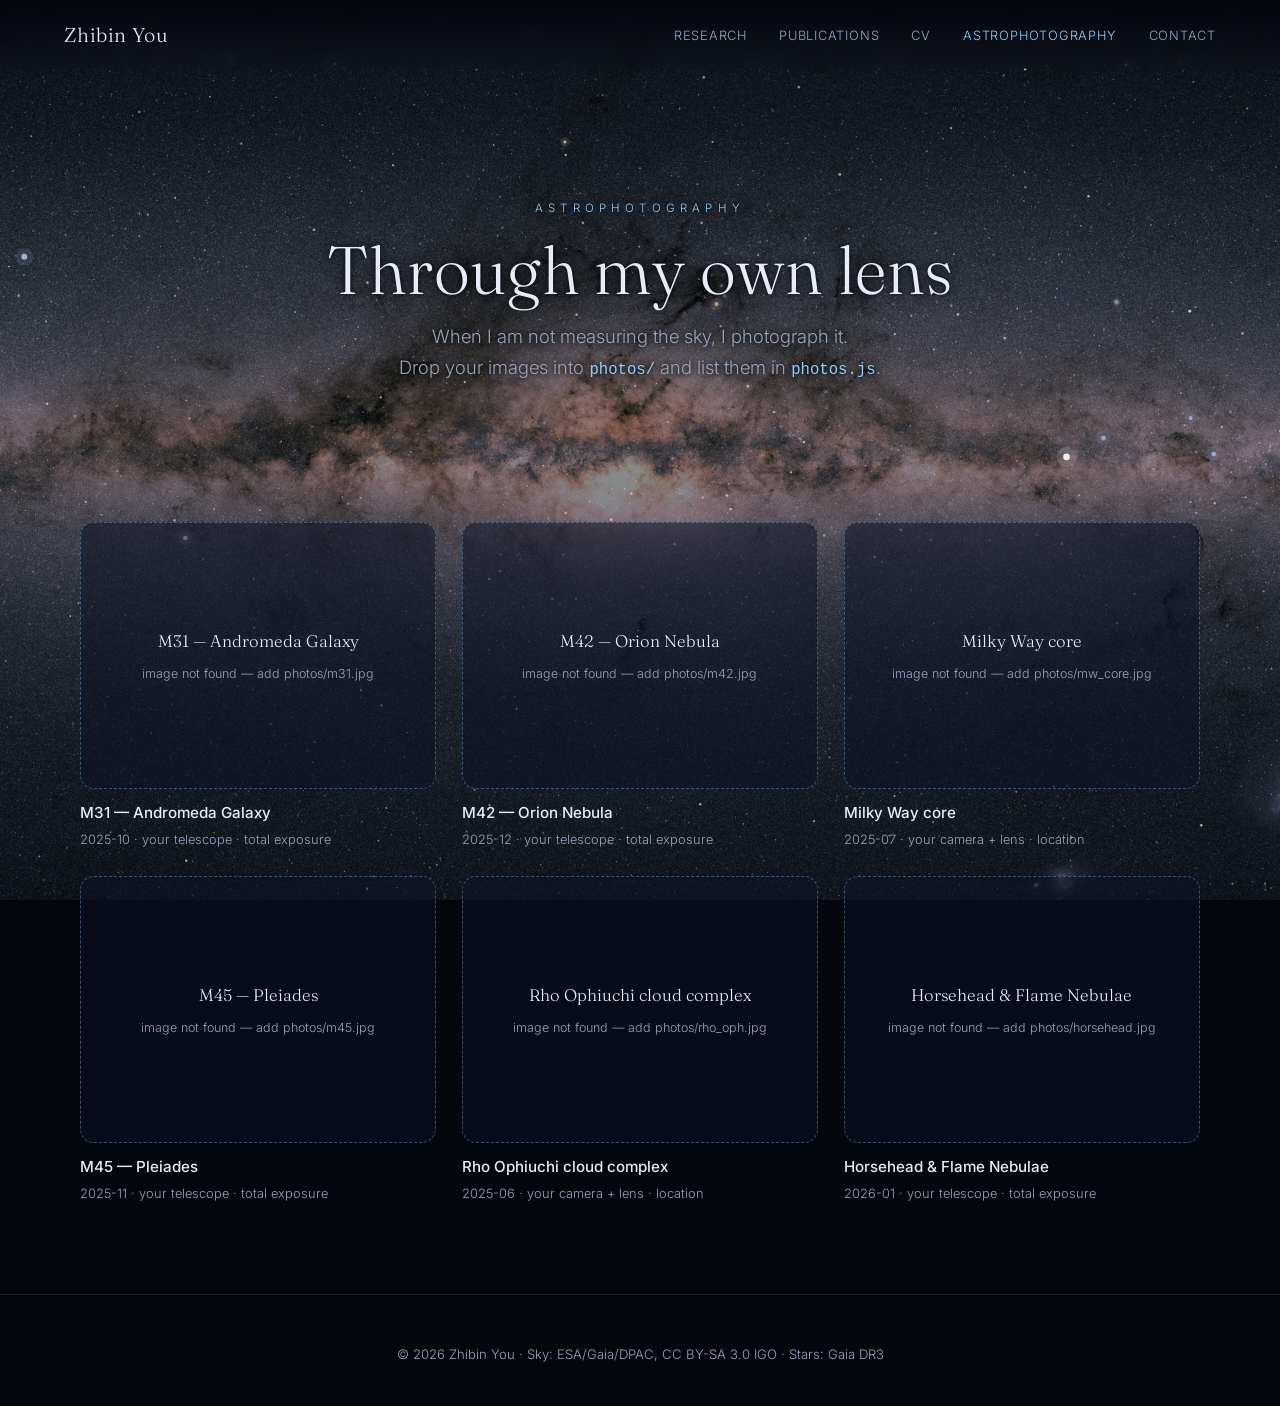
==== astrophotography.html @ 36823988 "initial site" ====
<!DOCTYPE html>
<html lang="en">
<head>
<meta charset="UTF-8">
<meta name="viewport" content="width=device-width, initial-scale=1.0">
<title>Astrophotography — Zhibin You</title>
<link rel="preconnect" href="https://fonts.googleapis.com">
<link rel="preconnect" href="https://fonts.gstatic.com" crossorigin>
<link href="https://fonts.googleapis.com/css2?family=Fraunces:opsz,wght@9..144,300;9..144,400;9..144,600&family=Inter:wght@300;400;500;600&display=swap" rel="stylesheet">
<link rel="stylesheet" href="style.css">
</head>
<body>
<canvas id="sky"></canvas>

<nav>
  <a class="brand" href="index.html">Zhibin You</a>
  <div class="links">
    <a href="research.html">Research</a>
    <a href="publications.html">Publications</a>
    <a href="cv.html">CV</a>
    <a href="astrophotography.html" class="active">Astrophotography</a>
    <a href="index.html#contact">Contact</a>
  </div>
</nav>

<header class="page-head">
  <p class="pre">ASTROPHOTOGRAPHY</p>
  <h1>Through my own lens</h1>
  <p class="tagline">When I am not measuring the sky, I photograph it.<br>Drop your images into <code>photos/</code> and list them in <code>photos.js</code>.</p>
</header>

<main>
  <section class="reveal wide">
    <div id="gallery" class="gallery"></div>
  </section>
</main>

<div id="lightbox">
  <button id="lb-close">×</button>
  <img alt="">
  <p id="lb-caption"></p>
</div>

<footer>
  <p>© 2026 Zhibin You · Sky: ESA/Gaia/DPAC, CC BY-SA 3.0 IGO · Stars: Gaia DR3</p>
</footer>

<script src="gaia_stars.js"></script>
<script src="stars.js"></script>
<script src="photos.js"></script>
</body>
</html>
---- style.css ----
:root {
  --bg: #04060e;
  --bg-soft: #0a0f1e;
  --ink: #e8ecf6;
  --ink-dim: #9aa5bd;
  --accent: #8fd0ff;
  --accent-warm: #ffd9a0;
  --line: rgba(143, 208, 255, 0.14);
  --card: rgba(13, 19, 38, 0.55);
}

* { margin: 0; padding: 0; box-sizing: border-box; }

html { scroll-behavior: smooth; }

body {
  background: var(--bg);
  color: var(--ink);
  font-family: "Inter", system-ui, sans-serif;
  font-weight: 300;
  line-height: 1.7;
  overflow-x: hidden;
}

#sky {
  position: fixed;
  inset: 0;
  z-index: 0;
}

.sky-note {
  margin-top: 1.2rem;
  font-size: 0.8rem;
  font-style: italic;
  color: rgba(154, 165, 189, 0.75);
  letter-spacing: 0.03em;
}

nav {
  position: fixed;
  top: 0;
  left: 0;
  right: 0;
  z-index: 10;
  display: flex;
  justify-content: space-between;
  align-items: center;
  padding: 1.1rem clamp(1.5rem, 5vw, 4rem);
  background: linear-gradient(rgba(4, 6, 14, 0.85), rgba(4, 6, 14, 0));
  backdrop-filter: blur(6px);
}

nav .brand {
  font-family: "Fraunces", serif;
  font-size: 1.25rem;
  color: var(--ink);
  text-decoration: none;
  letter-spacing: 0.02em;
}

nav .links { white-space: nowrap; }

nav .links a {
  color: var(--ink-dim);
  text-decoration: none;
  font-size: 0.8rem;
  letter-spacing: 0.06em;
  text-transform: uppercase;
  margin-left: clamp(0.8rem, 2.2vw, 2.2rem);
  transition: color 0.25s;
}

@media (max-width: 980px) {
  nav .links a[href$="#contact"] { display: none; }
}

nav .links a:hover, nav .links a.active { color: var(--accent); }

header {
  position: relative;
  z-index: 1;
  min-height: 100vh;
  display: flex;
  flex-direction: column;
  justify-content: center;
  align-items: center;
  text-align: center;
  padding: 0 1.5rem;
}

header .pre {
  font-size: 0.78rem;
  letter-spacing: 0.45em;
  color: var(--accent);
  margin-bottom: 1.4rem;
}

header h1 {
  font-family: "Fraunces", serif;
  font-weight: 300;
  font-size: clamp(3.2rem, 9vw, 6.5rem);
  letter-spacing: 0.01em;
  line-height: 1.05;
}

.aka {
  margin-top: 0.7rem;
  font-family: "Fraunces", serif;
  font-style: italic;
  font-size: clamp(1.05rem, 2.2vw, 1.5rem);
  color: var(--ink-dim);
  letter-spacing: 0.14em;
}

header .tagline {
  margin-top: 1.6rem;
  max-width: 44rem;
  color: #c3ccdf;
  font-size: clamp(1rem, 2vw, 1.15rem);
}

header, .page-head, section h2, .topic {
  text-shadow: 0 1px 14px rgba(4, 6, 14, 0.95), 0 0 4px rgba(4, 6, 14, 0.7);
}

.btn { text-shadow: none; }

.hero-actions { margin-top: 2.6rem; display: flex; gap: 1rem; flex-wrap: wrap; justify-content: center; }

.btn {
  display: inline-block;
  padding: 0.75rem 1.7rem;
  border-radius: 999px;
  font-size: 0.9rem;
  letter-spacing: 0.04em;
  text-decoration: none;
  transition: all 0.3s;
}

.btn.primary {
  color: #04121f;
  background: var(--accent);
  border: 1px solid var(--accent);
}

.btn.primary:hover { background: #b5e0ff; box-shadow: 0 0 32px rgba(143, 208, 255, 0.35); }

.btn.ghost {
  color: var(--ink);
  border: 1px solid rgba(232, 236, 246, 0.25);
}

.btn.ghost:hover { border-color: var(--accent); color: var(--accent); }

.scroll-cue {
  position: absolute;
  bottom: 2.2rem;
  width: 22px;
  height: 36px;
  border: 1.5px solid rgba(232, 236, 246, 0.3);
  border-radius: 12px;
}

.scroll-cue span {
  position: absolute;
  left: 50%;
  top: 7px;
  width: 3px;
  height: 7px;
  margin-left: -1.5px;
  border-radius: 2px;
  background: var(--accent);
  animation: cue 2s infinite;
}

@keyframes cue {
  0% { transform: translateY(0); opacity: 1; }
  70% { transform: translateY(12px); opacity: 0; }
  100% { opacity: 0; }
}

.page-head {
  position: relative;
  z-index: 1;
  min-height: 48vh;
  display: flex;
  flex-direction: column;
  justify-content: flex-end;
  align-items: center;
  text-align: center;
  padding: 7rem 1.5rem 3rem;
}

.page-head .pre {
  font-size: 0.72rem;
  letter-spacing: 0.45em;
  color: var(--accent);
  margin-bottom: 1rem;
}

.page-head h1 {
  font-family: "Fraunces", serif;
  font-weight: 300;
  font-size: clamp(2.6rem, 6vw, 4.2rem);
}

.page-head .tagline {
  margin-top: 1rem;
  max-width: 44rem;
  color: var(--ink-dim);
}

.page-head code {
  font-family: ui-monospace, monospace;
  font-size: 0.85em;
  color: var(--accent);
}

.page-head .hero-actions { margin-top: 1.8rem; }

main { position: relative; z-index: 1; }

section {
  max-width: 62rem;
  margin: 0 auto;
  padding: clamp(4rem, 10vh, 7rem) clamp(1.5rem, 5vw, 3rem);
}

section h2 {
  font-family: "Fraunces", serif;
  font-weight: 400;
  font-size: clamp(1.8rem, 4vw, 2.6rem);
  margin-bottom: 2.2rem;
}

section h2 .num {
  font-size: 0.55em;
  color: var(--accent);
  vertical-align: 0.5em;
  margin-right: 0.8em;
  letter-spacing: 0.15em;
}

.reveal { opacity: 0; transform: translateY(28px); transition: opacity 0.8s ease, transform 0.8s ease; }
.reveal.in { opacity: 1; transform: none; }

.about-grid {
  display: grid;
  grid-template-columns: 180px 1fr;
  gap: 2.5rem;
  align-items: start;
}

.about-grid p + p { margin-top: 1rem; color: var(--ink-dim); }

.portrait-ph {
  width: 180px;
  height: 180px;
  border-radius: 50%;
  border: 1px dashed rgba(143, 208, 255, 0.4);
  display: flex;
  align-items: center;
  justify-content: center;
  text-align: center;
  color: var(--ink-dim);
  font-size: 0.85rem;
  background: var(--card);
}

.cards {
  display: grid;
  grid-template-columns: repeat(auto-fit, minmax(240px, 1fr));
  gap: 1.4rem;
}

.card {
  background: var(--card);
  border: 1px solid var(--line);
  border-radius: 16px;
  padding: 1.8rem 1.6rem;
  backdrop-filter: blur(8px);
  transition: transform 0.35s, border-color 0.35s, box-shadow 0.35s;
}

.card:hover {
  transform: translateY(-6px);
  border-color: rgba(143, 208, 255, 0.45);
  box-shadow: 0 18px 44px rgba(0, 0, 0, 0.45);
}

.glyph { width: 48px; height: 48px; color: var(--accent); margin-bottom: 1.1rem; }
.glyph svg { width: 100%; height: 100%; }

.card h3 { font-family: "Fraunces", serif; font-weight: 400; font-size: 1.25rem; margin-bottom: 0.6rem; }
.card p { color: var(--ink-dim); font-size: 0.94rem; }

.section-note { color: var(--ink-dim); font-size: 0.9rem; margin: -1.2rem 0 2rem; }
.section-note a { color: var(--accent); }

.pubs { list-style: none; margin-bottom: 2.2rem; }

.pubs li {
  display: grid;
  grid-template-columns: 5rem 1fr;
  gap: 1.5rem;
  padding: 1.5rem 0;
  border-bottom: 1px solid var(--line);
}

.pubs li:first-child { border-top: 1px solid var(--line); }

.pubs .year, .timeline .year {
  font-family: "Fraunces", serif;
  color: var(--accent);
  font-size: 1rem;
  padding-top: 0.15rem;
  white-space: nowrap;
}

.pubs h3 { font-weight: 500; font-size: 1.05rem; margin-bottom: 0.3rem; }
.pubs p { color: var(--ink-dim); font-size: 0.9rem; }
.pubs strong { color: var(--ink); font-weight: 500; }
.pubs .venue a { color: var(--accent); text-decoration: none; }
.pubs .venue a:hover { text-decoration: underline; }

.timeline { list-style: none; margin: 1.6rem 0 2.2rem; }

.timeline li {
  display: grid;
  grid-template-columns: 8rem 1fr;
  gap: 1.5rem;
  padding: 1.1rem 0;
  border-bottom: 1px solid var(--line);
}

.timeline h3 { font-weight: 500; font-size: 1.02rem; }
.timeline p { color: var(--ink-dim); font-size: 0.9rem; max-width: 44rem; }
.timeline p + p { margin-top: 0.4rem; }

#cv > p { color: var(--ink-dim); }

.contact-line { color: var(--ink-dim); margin-bottom: 2rem; font-size: 1.05rem; }

.contact-links { display: flex; gap: 1rem; flex-wrap: wrap; }

.contact-links a {
  color: var(--ink);
  text-decoration: none;
  border: 1px solid rgba(232, 236, 246, 0.22);
  border-radius: 999px;
  padding: 0.6rem 1.5rem;
  font-size: 0.92rem;
  transition: all 0.3s;
}

.contact-links a:hover {
  border-color: var(--accent);
  color: var(--accent);
  box-shadow: 0 0 24px rgba(143, 208, 255, 0.2);
}

footer {
  position: relative;
  z-index: 1;
  text-align: center;
  padding: 3rem 1.5rem 2.5rem;
  color: var(--ink-dim);
  font-size: 0.82rem;
  border-top: 1px solid var(--line);
}

.topic { border-top: 1px solid var(--line); }
.topic:first-child { border-top: none; }
.topic .glyph { margin-bottom: 1rem; }
.topic h2 { margin-bottom: 1.2rem; }
.topic p { max-width: 46rem; }
.topic p + p { margin-top: 1rem; color: var(--ink-dim); }

.chips { display: flex; flex-wrap: wrap; gap: 0.7rem; }

.chips span {
  border: 1px solid var(--line);
  background: var(--card);
  border-radius: 999px;
  padding: 0.45rem 1.1rem;
  font-size: 0.88rem;
  color: var(--ink-dim);
}

section.wide { max-width: 76rem; }

.gallery {
  display: grid;
  grid-template-columns: repeat(auto-fill, minmax(300px, 1fr));
  gap: 1.6rem;
}

.shot { margin: 0; }

.shot-frame {
  position: relative;
  aspect-ratio: 4 / 3;
  border-radius: 14px;
  overflow: hidden;
  border: 1px solid var(--line);
  background: var(--card);
}

.shot-frame img {
  width: 100%;
  height: 100%;
  object-fit: cover;
  display: block;
  cursor: zoom-in;
  transition: transform 0.5s ease;
}

.shot-frame:hover img { transform: scale(1.04); }

.shot-ph {
  position: absolute;
  inset: 0;
  display: none;
  flex-direction: column;
  justify-content: center;
  align-items: center;
  gap: 0.5rem;
  text-align: center;
  padding: 1rem;
}

.shot-ph span { font-family: "Fraunces", serif; font-size: 1.05rem; }
.shot-ph em { font-size: 0.78rem; color: var(--ink-dim); font-style: normal; }

.shot.missing img { display: none; }
.shot.missing .shot-ph { display: flex; }
.shot.missing .shot-frame { border-style: dashed; border-color: rgba(143, 208, 255, 0.35); }

.shot figcaption { margin-top: 0.7rem; display: flex; flex-direction: column; gap: 0.15rem; }
.shot figcaption strong { font-weight: 500; font-size: 0.95rem; }
.shot figcaption span { color: var(--ink-dim); font-size: 0.8rem; }

#lightbox {
  position: fixed;
  inset: 0;
  z-index: 50;
  display: none;
  flex-direction: column;
  justify-content: center;
  align-items: center;
  gap: 1rem;
  background: rgba(2, 4, 10, 0.92);
  backdrop-filter: blur(10px);
  padding: 3rem 1.5rem;
}

#lightbox.open { display: flex; }

#lightbox img {
  max-width: min(92vw, 1200px);
  max-height: 78vh;
  border-radius: 10px;
}

#lightbox p { color: var(--ink-dim); font-size: 0.9rem; text-align: center; }

#lb-close {
  position: absolute;
  top: 1.2rem;
  right: 1.6rem;
  background: none;
  border: none;
  color: var(--ink);
  font-size: 2.2rem;
  cursor: pointer;
  line-height: 1;
}

a.card { text-decoration: none; color: inherit; display: block; }

@media (max-width: 640px) {
  nav .links a:not(:last-child) { display: none; }
  .about-grid { grid-template-columns: 1fr; }
  .portrait-ph { margin: 0 auto; }
  .pubs li, .timeline li { grid-template-columns: 1fr; gap: 0.3rem; }
}
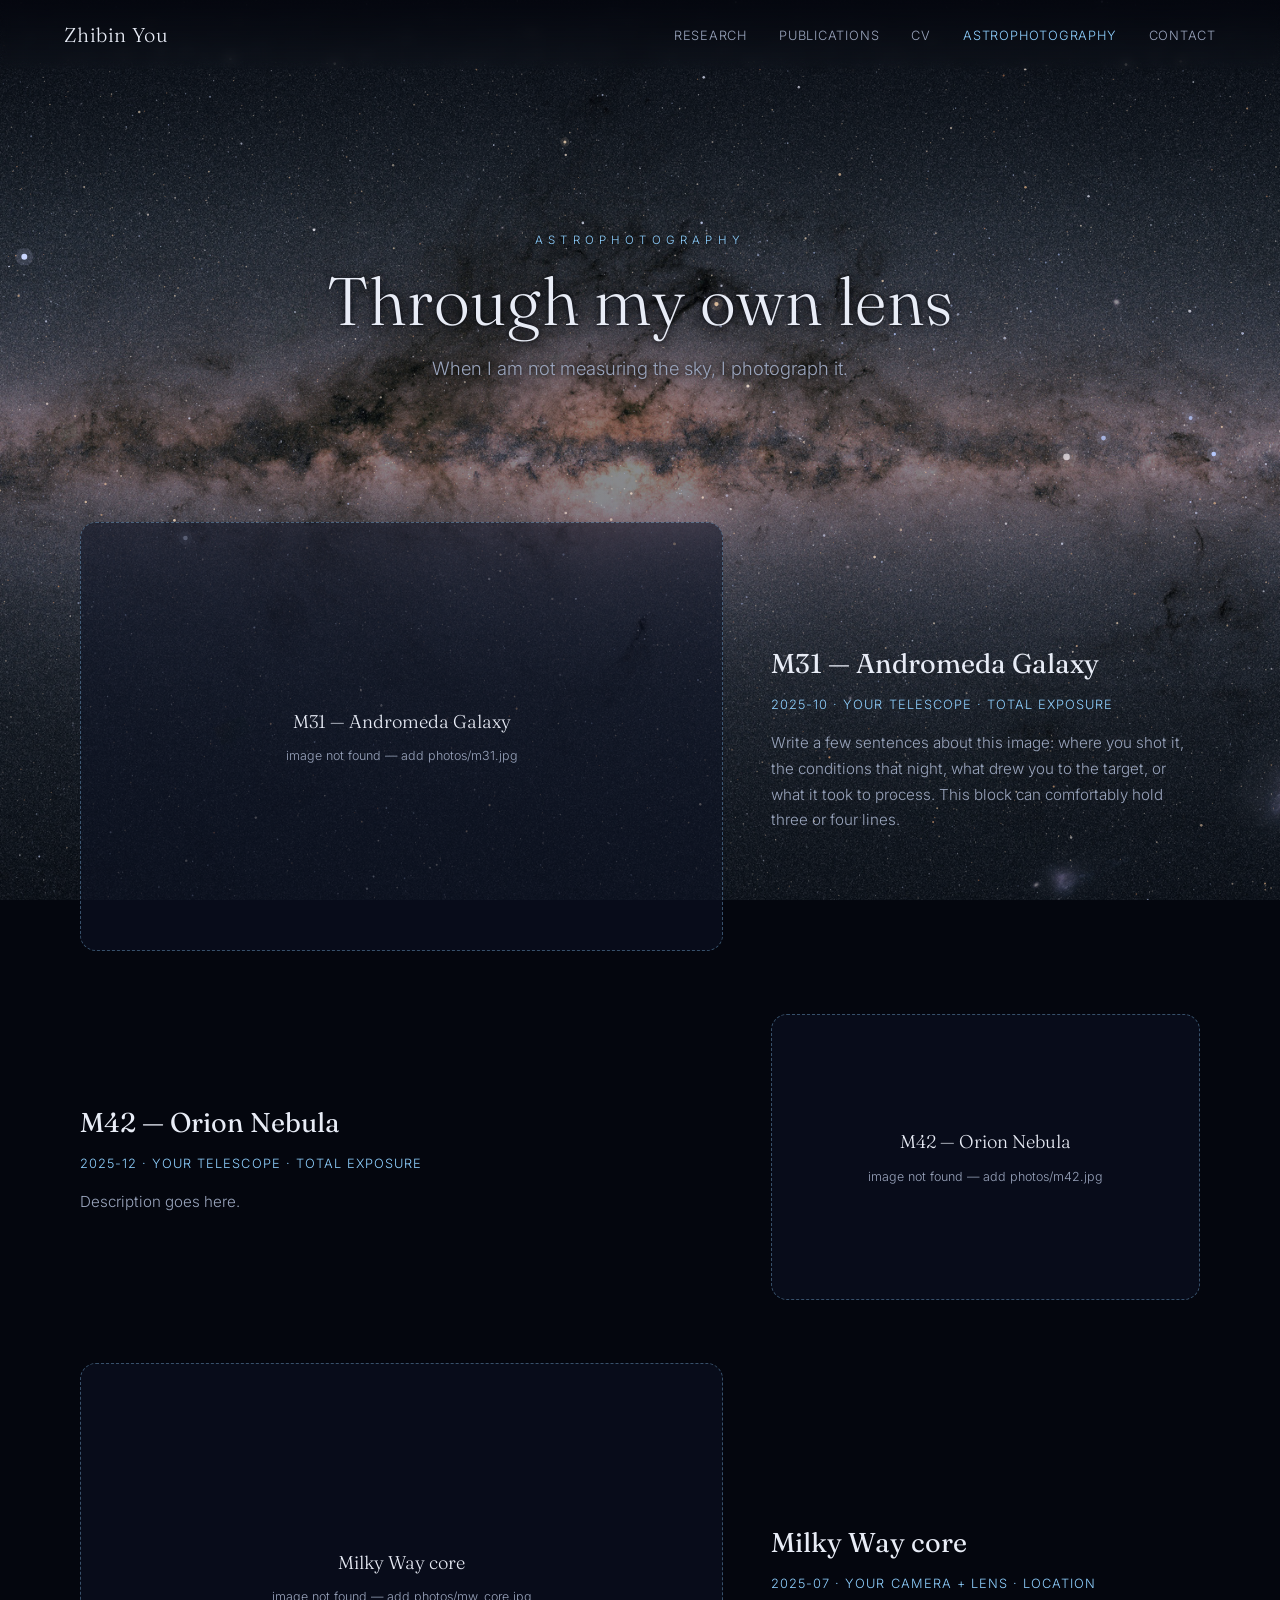
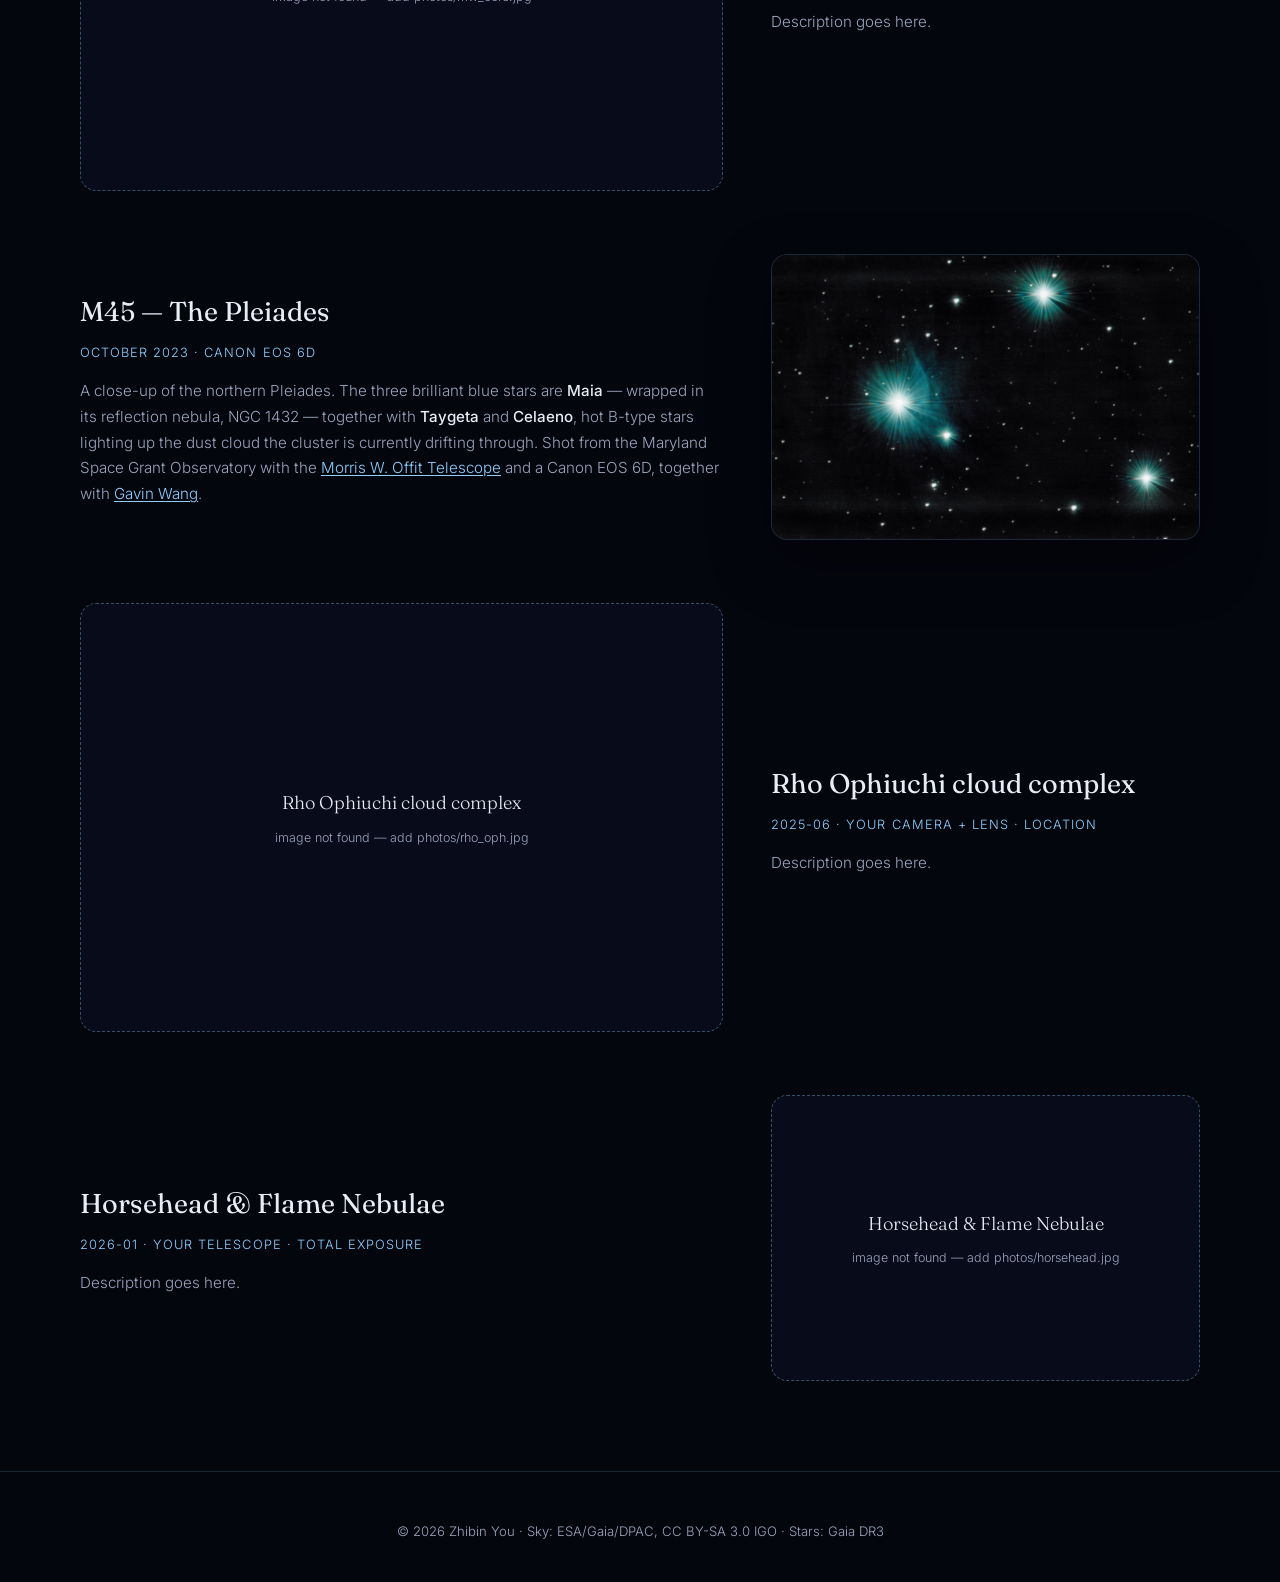
==== commit 1379ba7b: "add Pleiades photo to astrophotography" ====
--- a/astrophotography.html
+++ b/astrophotography.html
@@ -26,7 +26,7 @@
 <header class="page-head">
   <p class="pre">ASTROPHOTOGRAPHY</p>
   <h1>Through my own lens</h1>
-  <p class="tagline">When I am not measuring the sky, I photograph it.<br>Drop your images into <code>photos/</code> and list them in <code>photos.js</code>.</p>
+  <p class="tagline">When I am not measuring the sky, I photograph it.</p>
 </header>
 
 <main>
--- a/style.css
+++ b/style.css
@@ -390,23 +390,31 @@
 section.wide { max-width: 76rem; }
 
 .gallery {
+  display: flex;
+  flex-direction: column;
+  gap: clamp(3rem, 7vh, 5rem);
+}
+
+.photo-row {
   display: grid;
-  grid-template-columns: repeat(auto-fill, minmax(300px, 1fr));
-  gap: 1.6rem;
-}
-
-.shot { margin: 0; }
-
-.shot-frame {
+  grid-template-columns: 3fr 2fr;
+  gap: clamp(1.5rem, 4vw, 3rem);
+  align-items: center;
+}
+
+.photo-row:nth-child(even) .photo-frame { order: 2; }
+
+.photo-frame {
   position: relative;
-  aspect-ratio: 4 / 3;
-  border-radius: 14px;
+  aspect-ratio: 3 / 2;
+  border-radius: 16px;
   overflow: hidden;
   border: 1px solid var(--line);
   background: var(--card);
-}
-
-.shot-frame img {
+  box-shadow: 0 22px 60px rgba(0, 0, 0, 0.45);
+}
+
+.photo-frame img {
   width: 100%;
   height: 100%;
   object-fit: cover;
@@ -415,7 +423,7 @@
   transition: transform 0.5s ease;
 }
 
-.shot-frame:hover img { transform: scale(1.04); }
+.photo-frame:hover img { transform: scale(1.03); }
 
 .shot-ph {
   position: absolute;
@@ -429,16 +437,37 @@
   padding: 1rem;
 }
 
-.shot-ph span { font-family: "Fraunces", serif; font-size: 1.05rem; }
+.shot-ph span { font-family: "Fraunces", serif; font-size: 1.15rem; }
 .shot-ph em { font-size: 0.78rem; color: var(--ink-dim); font-style: normal; }
 
-.shot.missing img { display: none; }
-.shot.missing .shot-ph { display: flex; }
-.shot.missing .shot-frame { border-style: dashed; border-color: rgba(143, 208, 255, 0.35); }
-
-.shot figcaption { margin-top: 0.7rem; display: flex; flex-direction: column; gap: 0.15rem; }
-.shot figcaption strong { font-weight: 500; font-size: 0.95rem; }
-.shot figcaption span { color: var(--ink-dim); font-size: 0.8rem; }
+.photo-row.missing img { display: none; }
+.photo-row.missing .shot-ph { display: flex; }
+.photo-row.missing .photo-frame { border-style: dashed; border-color: rgba(143, 208, 255, 0.35); box-shadow: none; }
+
+.photo-info h3 {
+  font-family: "Fraunces", serif;
+  font-weight: 400;
+  font-size: clamp(1.3rem, 2.4vw, 1.7rem);
+  margin-bottom: 0.5rem;
+}
+
+.photo-meta {
+  color: var(--accent);
+  font-size: 0.8rem;
+  letter-spacing: 0.08em;
+  text-transform: uppercase;
+  margin-bottom: 0.9rem;
+}
+
+.photo-desc { color: var(--ink-dim); font-size: 0.95rem; }
+.photo-desc strong { color: var(--ink); font-weight: 500; }
+.photo-desc a { color: var(--accent); text-decoration: underline; text-underline-offset: 2px; }
+.photo-desc a:hover { color: #b5e0ff; }
+
+@media (max-width: 760px) {
+  .photo-row { grid-template-columns: 1fr; gap: 1.1rem; }
+  .photo-row:nth-child(even) .photo-frame { order: 0; }
+}
 
 #lightbox {
   position: fixed;
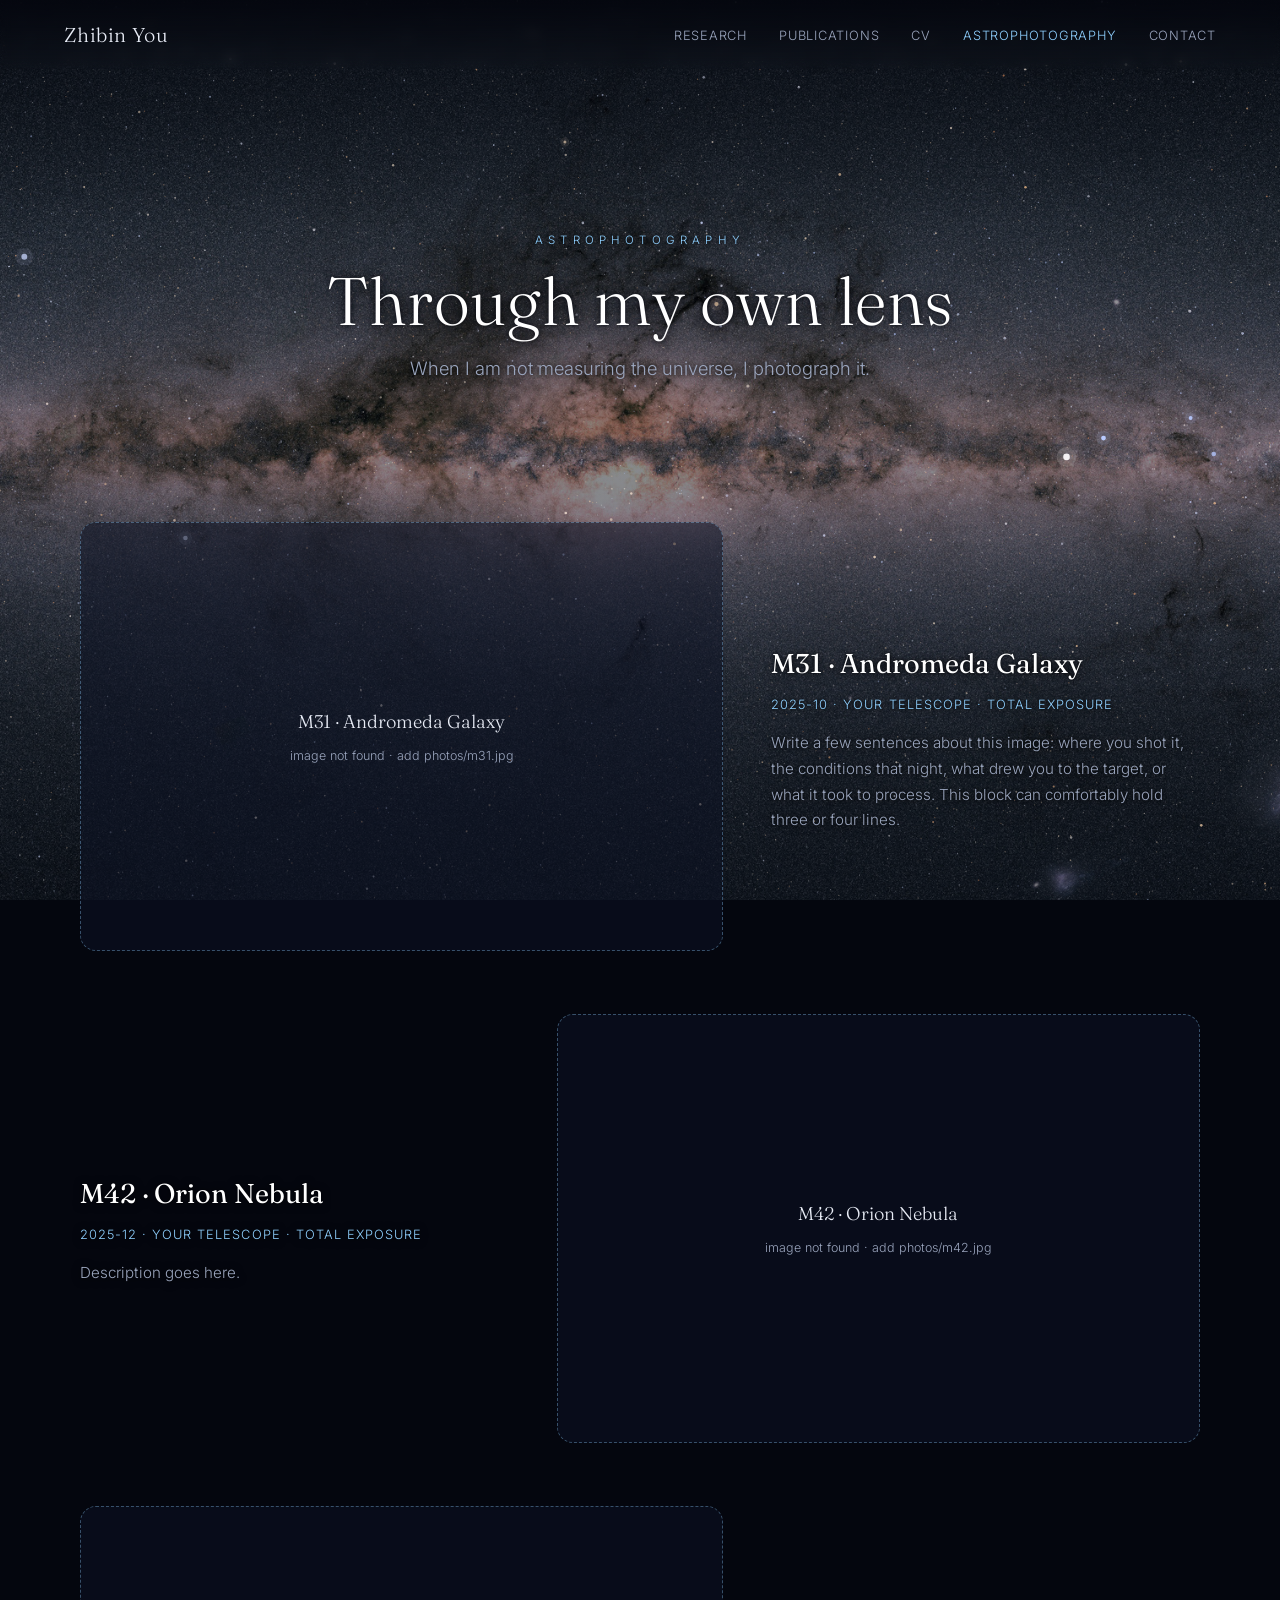
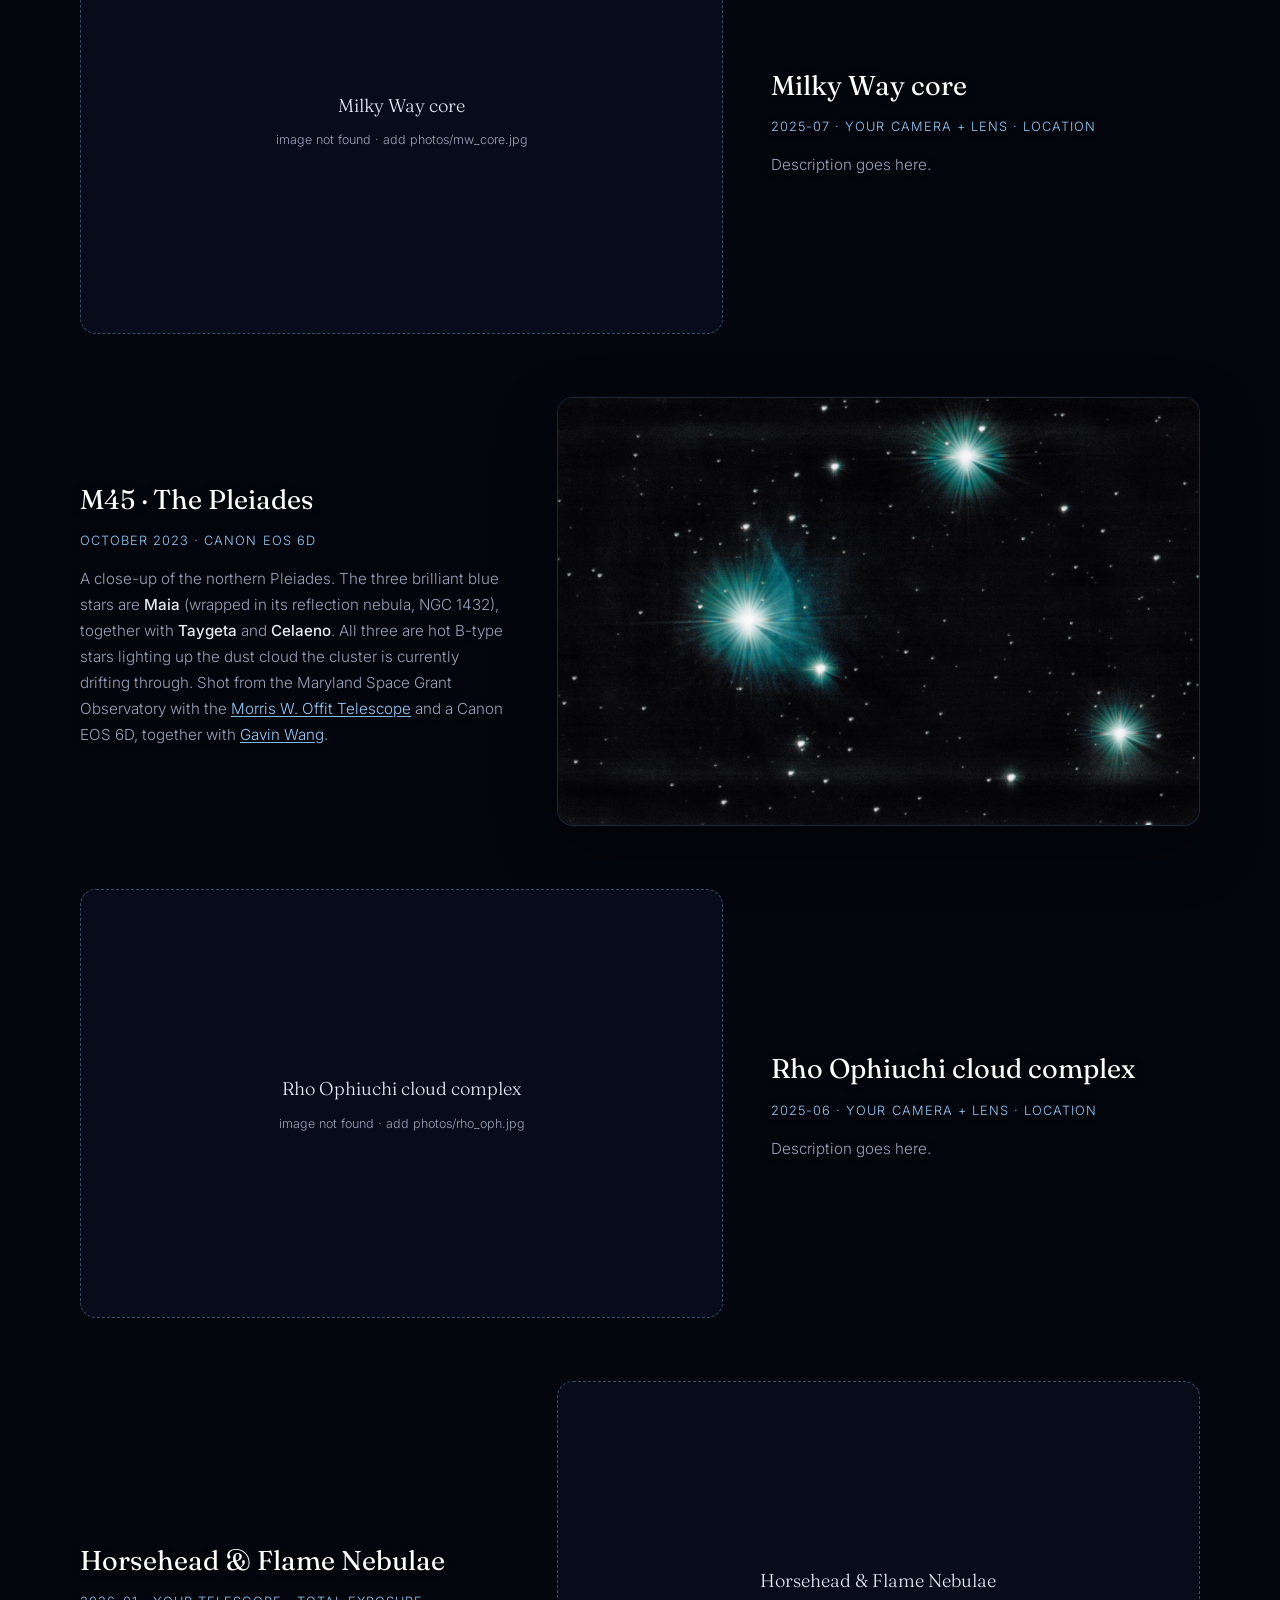
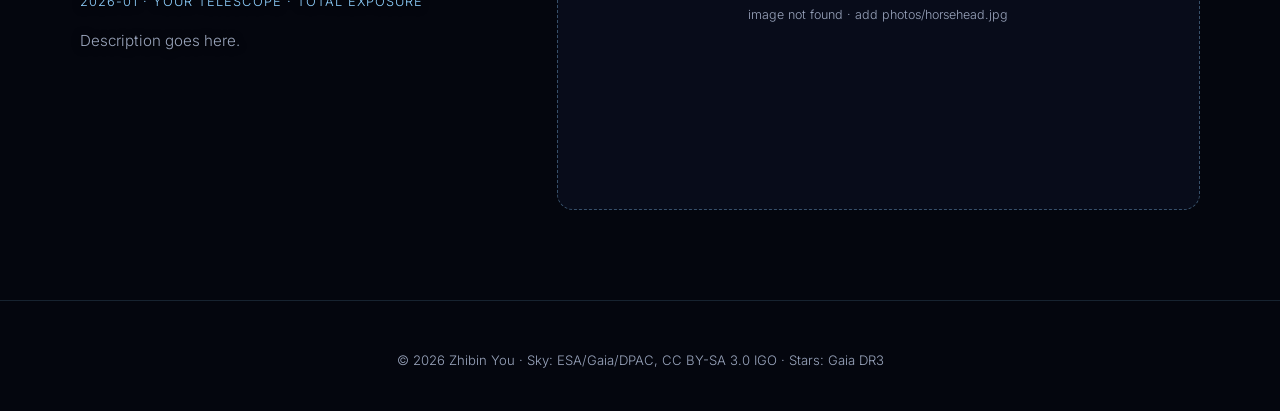
==== commit 48124baa: "pure-white name and headings, drop CV tagline, legibility tweaks" ====
--- a/astrophotography.html
+++ b/astrophotography.html
@@ -26,7 +26,7 @@
 <header class="page-head">
   <p class="pre">ASTROPHOTOGRAPHY</p>
   <h1>Through my own lens</h1>
-  <p class="tagline">When I am not measuring the sky, I photograph it.</p>
+  <p class="tagline">When I am not measuring the universe, I photograph it.</p>
 </header>
 
 <main>
--- a/style.css
+++ b/style.css
@@ -70,11 +70,13 @@
   transition: color 0.25s;
 }
 
-@media (max-width: 980px) {
-  nav .links a[href$="#contact"] { display: none; }
-}
-
 nav .links a:hover, nav .links a.active { color: var(--accent); }
+
+@media (max-width: 760px) {
+  nav { flex-direction: column; gap: 0.55rem; padding: 0.85rem 1rem; }
+  nav .links { white-space: normal; display: flex; flex-wrap: wrap; justify-content: center; }
+  nav .links a { margin: 0 0.55rem; font-size: 0.72rem; }
+}
 
 header {
   position: relative;
@@ -334,8 +336,18 @@
 }
 
 .timeline h3 { font-weight: 500; font-size: 1.02rem; }
-.timeline p { color: var(--ink-dim); font-size: 0.9rem; max-width: 44rem; }
+.timeline p { color: #dfe4ef; font-size: 0.9rem; max-width: 44rem; }
 .timeline p + p { margin-top: 0.4rem; }
+
+.timeline, .pubs, .photo-info {
+  text-shadow: 0 1px 8px rgba(2, 4, 10, 0.92), 0 0 3px rgba(2, 4, 10, 0.7);
+}
+.pubs p, .photo-desc, .topic p { color: #dfe4ef; }
+
+header h1, .page-head h1, section h2,
+.timeline h3, .pubs h3, .card h3, .photo-info h3 {
+  color: #fff;
+}
 
 #cv > p { color: var(--ink-dim); }
 
@@ -402,6 +414,8 @@
   align-items: center;
 }
 
+.photo-row:nth-child(even) { grid-template-columns: 2fr 3fr; }
+.photo-row:nth-child(even) .photo-info { order: 1; }
 .photo-row:nth-child(even) .photo-frame { order: 2; }
 
 .photo-frame {
@@ -465,8 +479,9 @@
 .photo-desc a:hover { color: #b5e0ff; }
 
 @media (max-width: 760px) {
-  .photo-row { grid-template-columns: 1fr; gap: 1.1rem; }
-  .photo-row:nth-child(even) .photo-frame { order: 0; }
+  .photo-row, .photo-row:nth-child(even) { grid-template-columns: 1fr; gap: 1.1rem; }
+  .photo-row:nth-child(even) .photo-frame,
+  .photo-row:nth-child(even) .photo-info { order: 0; }
 }
 
 #lightbox {
@@ -508,7 +523,6 @@
 a.card { text-decoration: none; color: inherit; display: block; }
 
 @media (max-width: 640px) {
-  nav .links a:not(:last-child) { display: none; }
   .about-grid { grid-template-columns: 1fr; }
   .portrait-ph { margin: 0 auto; }
   .pubs li, .timeline li { grid-template-columns: 1fr; gap: 0.3rem; }
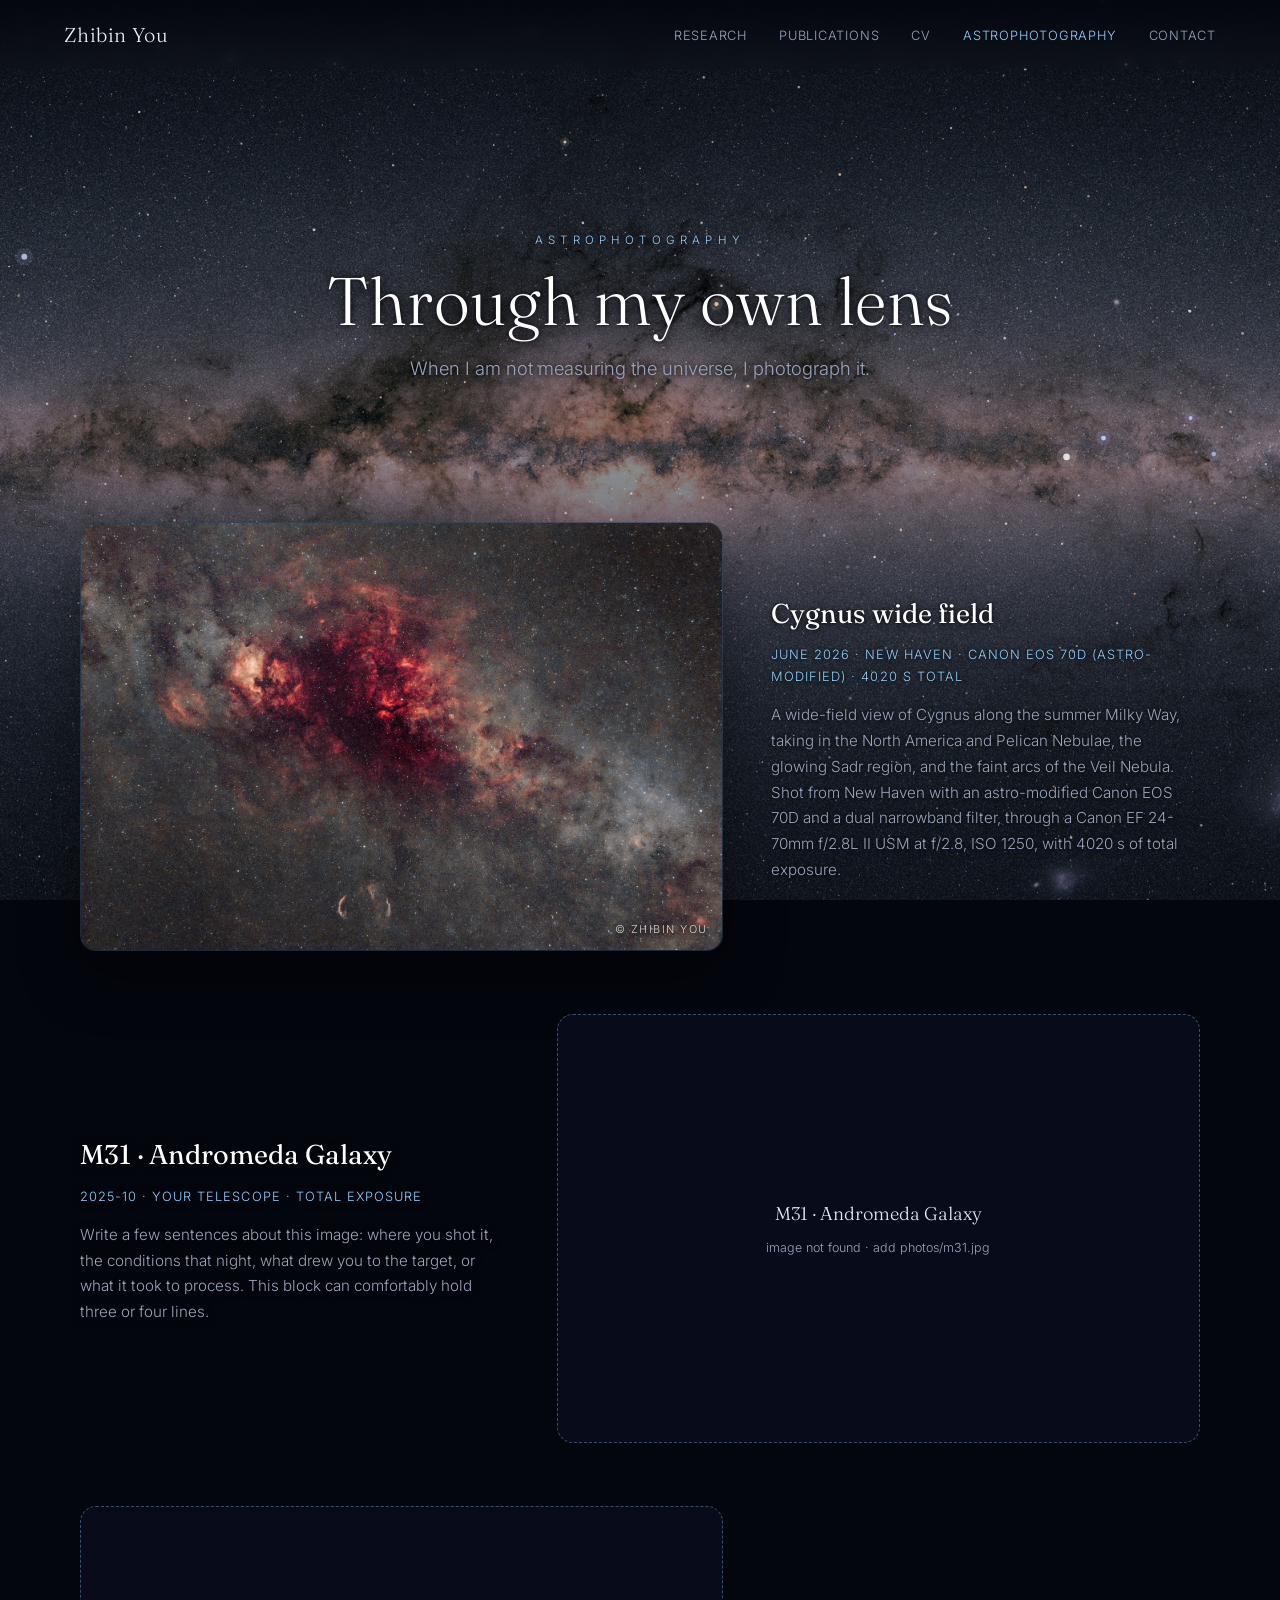
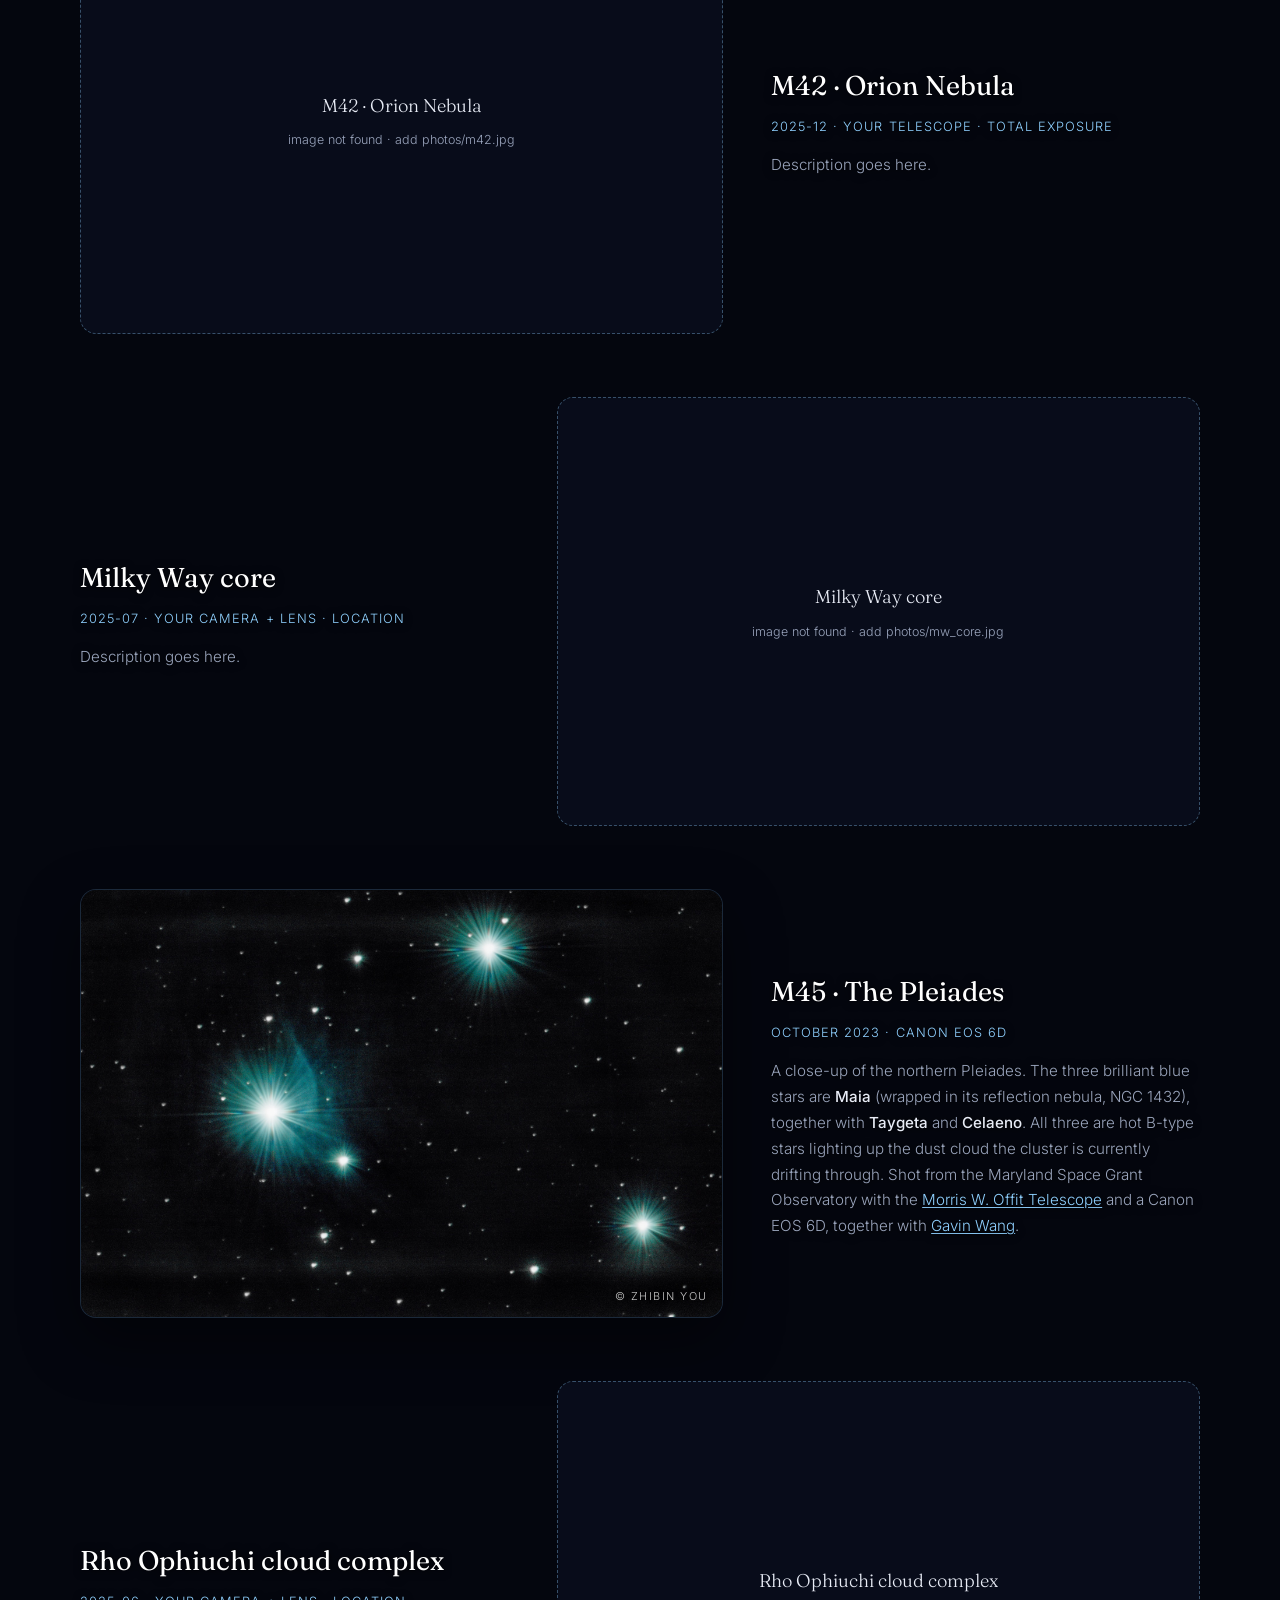
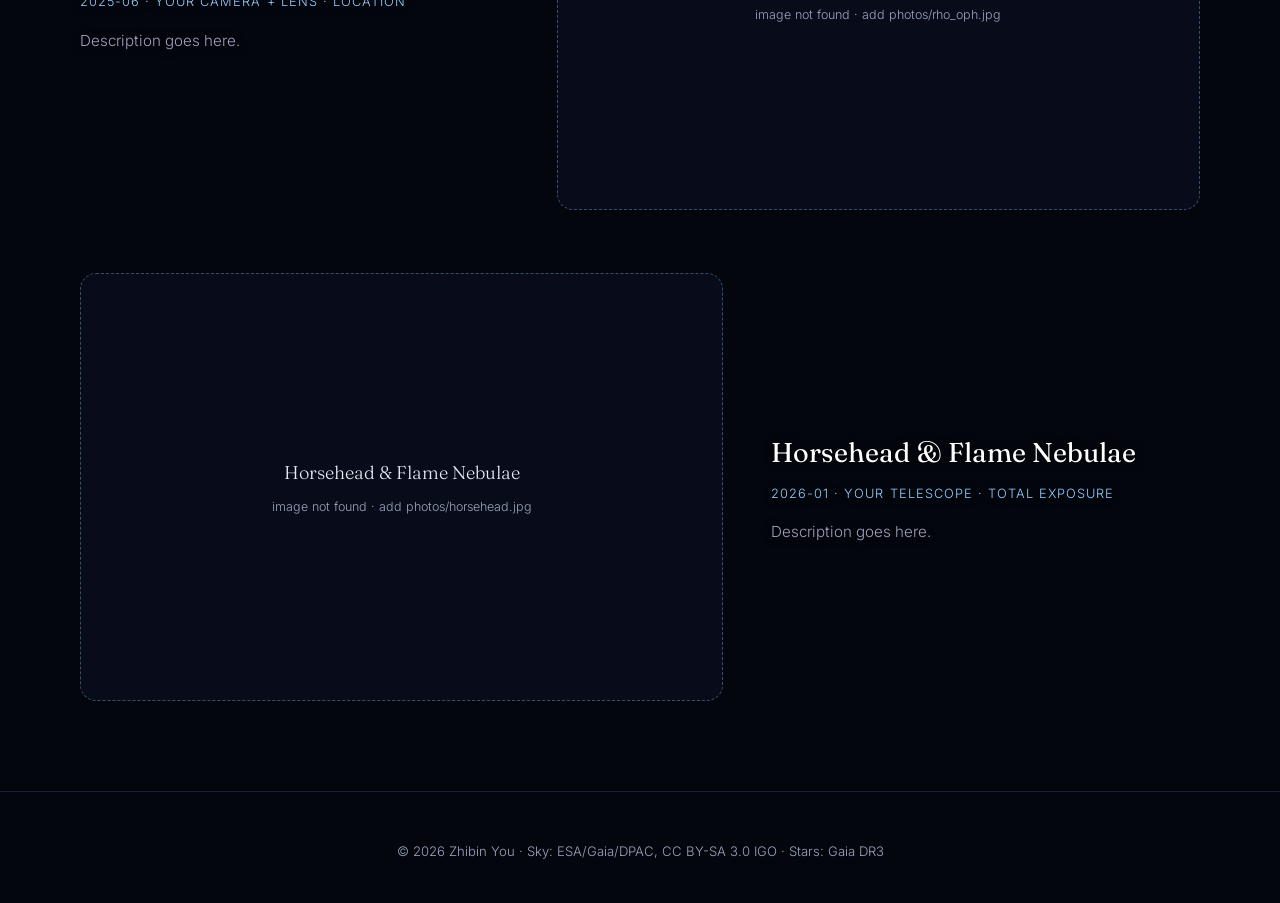
==== commit 72d1deed: "pure-white name and headings, drop CV tagline, legibility tweaks" ====
--- a/astrophotography.html
+++ b/astrophotography.html
@@ -37,7 +37,10 @@
 
 <div id="lightbox">
   <button id="lb-close">×</button>
-  <img alt="">
+  <div id="lb-frame">
+    <img alt="">
+    <span class="photo-credit">© Zhibin You</span>
+  </div>
   <p id="lb-caption"></p>
 </div>
 
--- a/style.css
+++ b/style.css
@@ -454,6 +454,23 @@
 .shot-ph span { font-family: "Fraunces", serif; font-size: 1.15rem; }
 .shot-ph em { font-size: 0.78rem; color: var(--ink-dim); font-style: normal; }
 
+.photo-credit {
+  position: absolute;
+  right: 0.9rem;
+  bottom: 0.7rem;
+  font-size: 0.68rem;
+  letter-spacing: 0.14em;
+  text-transform: uppercase;
+  color: rgba(255, 255, 255, 0.78);
+  text-shadow: 0 1px 4px rgba(0, 0, 0, 0.85);
+  pointer-events: none;
+}
+
+.photo-row.missing .photo-credit { display: none; }
+
+#lb-frame { position: relative; display: inline-block; }
+#lb-frame .photo-credit { right: 1.1rem; bottom: 1rem; }
+
 .photo-row.missing img { display: none; }
 .photo-row.missing .shot-ph { display: flex; }
 .photo-row.missing .photo-frame { border-style: dashed; border-color: rgba(143, 208, 255, 0.35); box-shadow: none; }
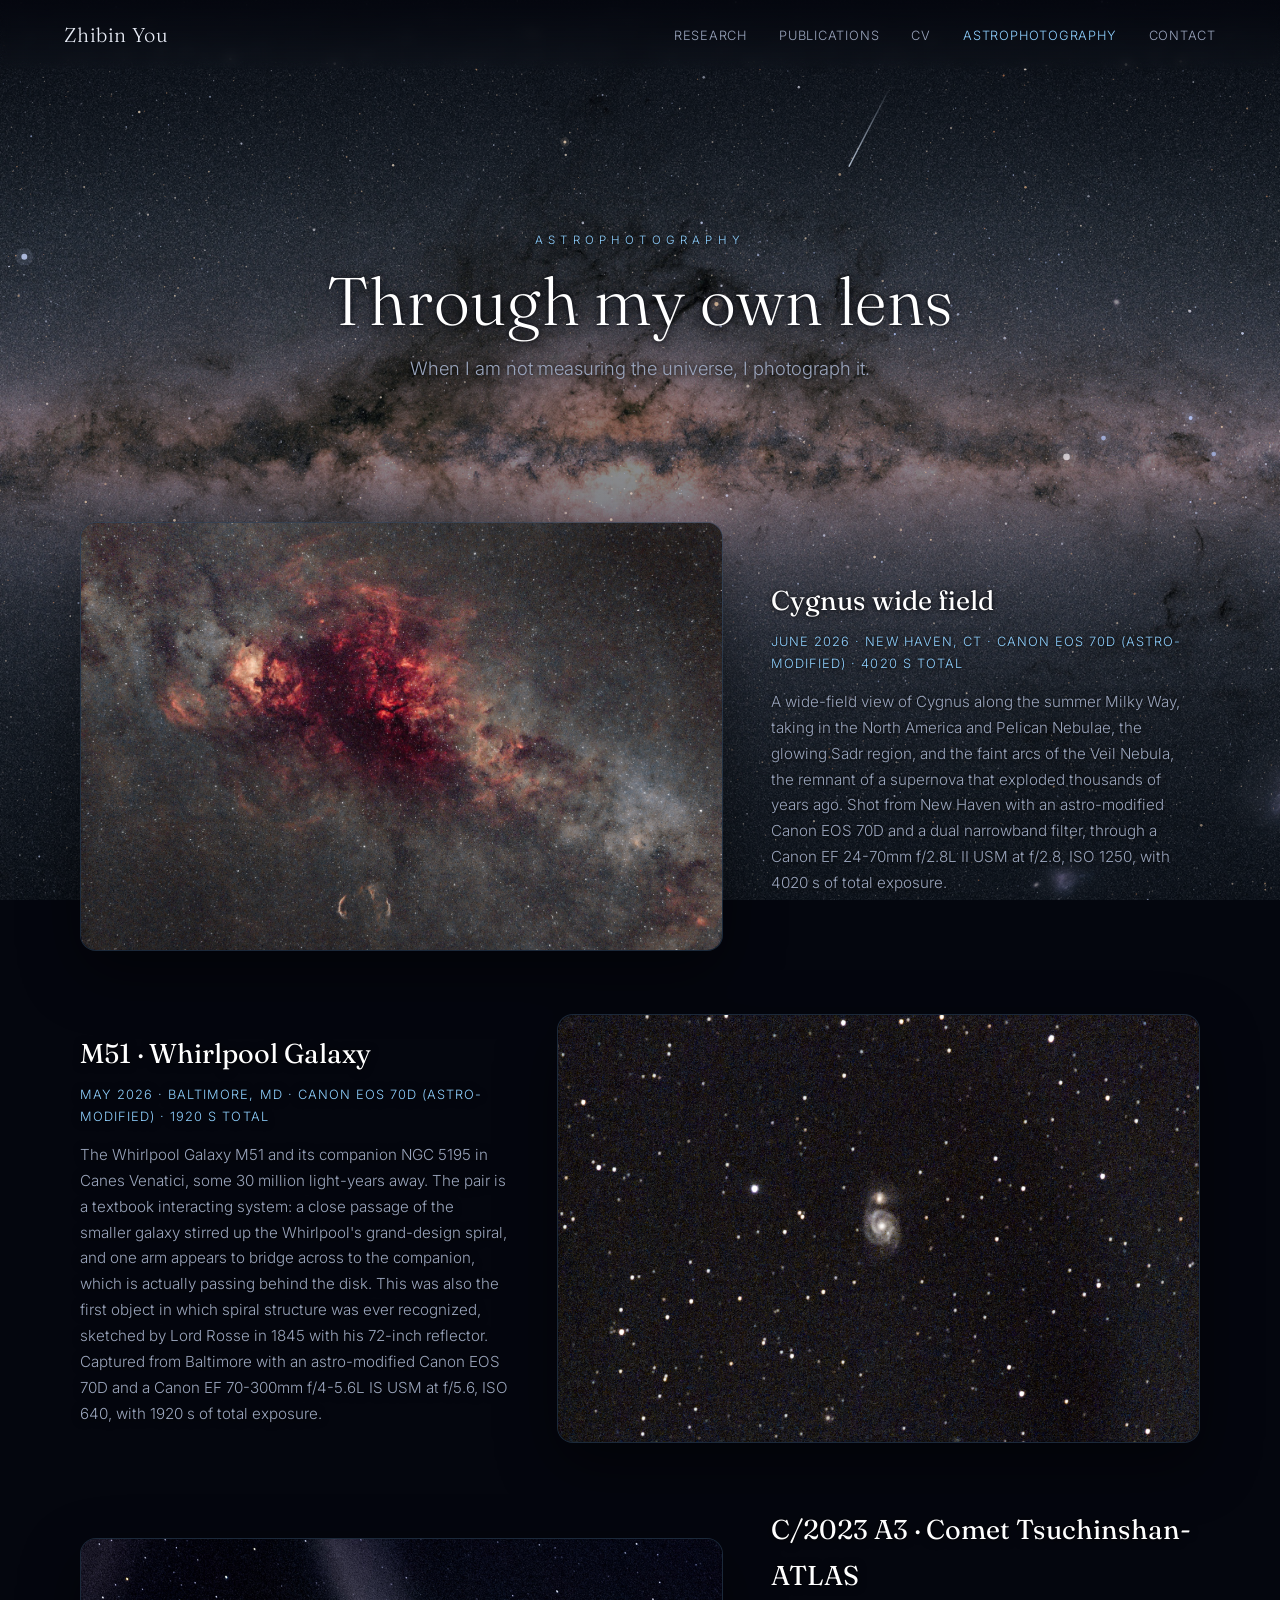
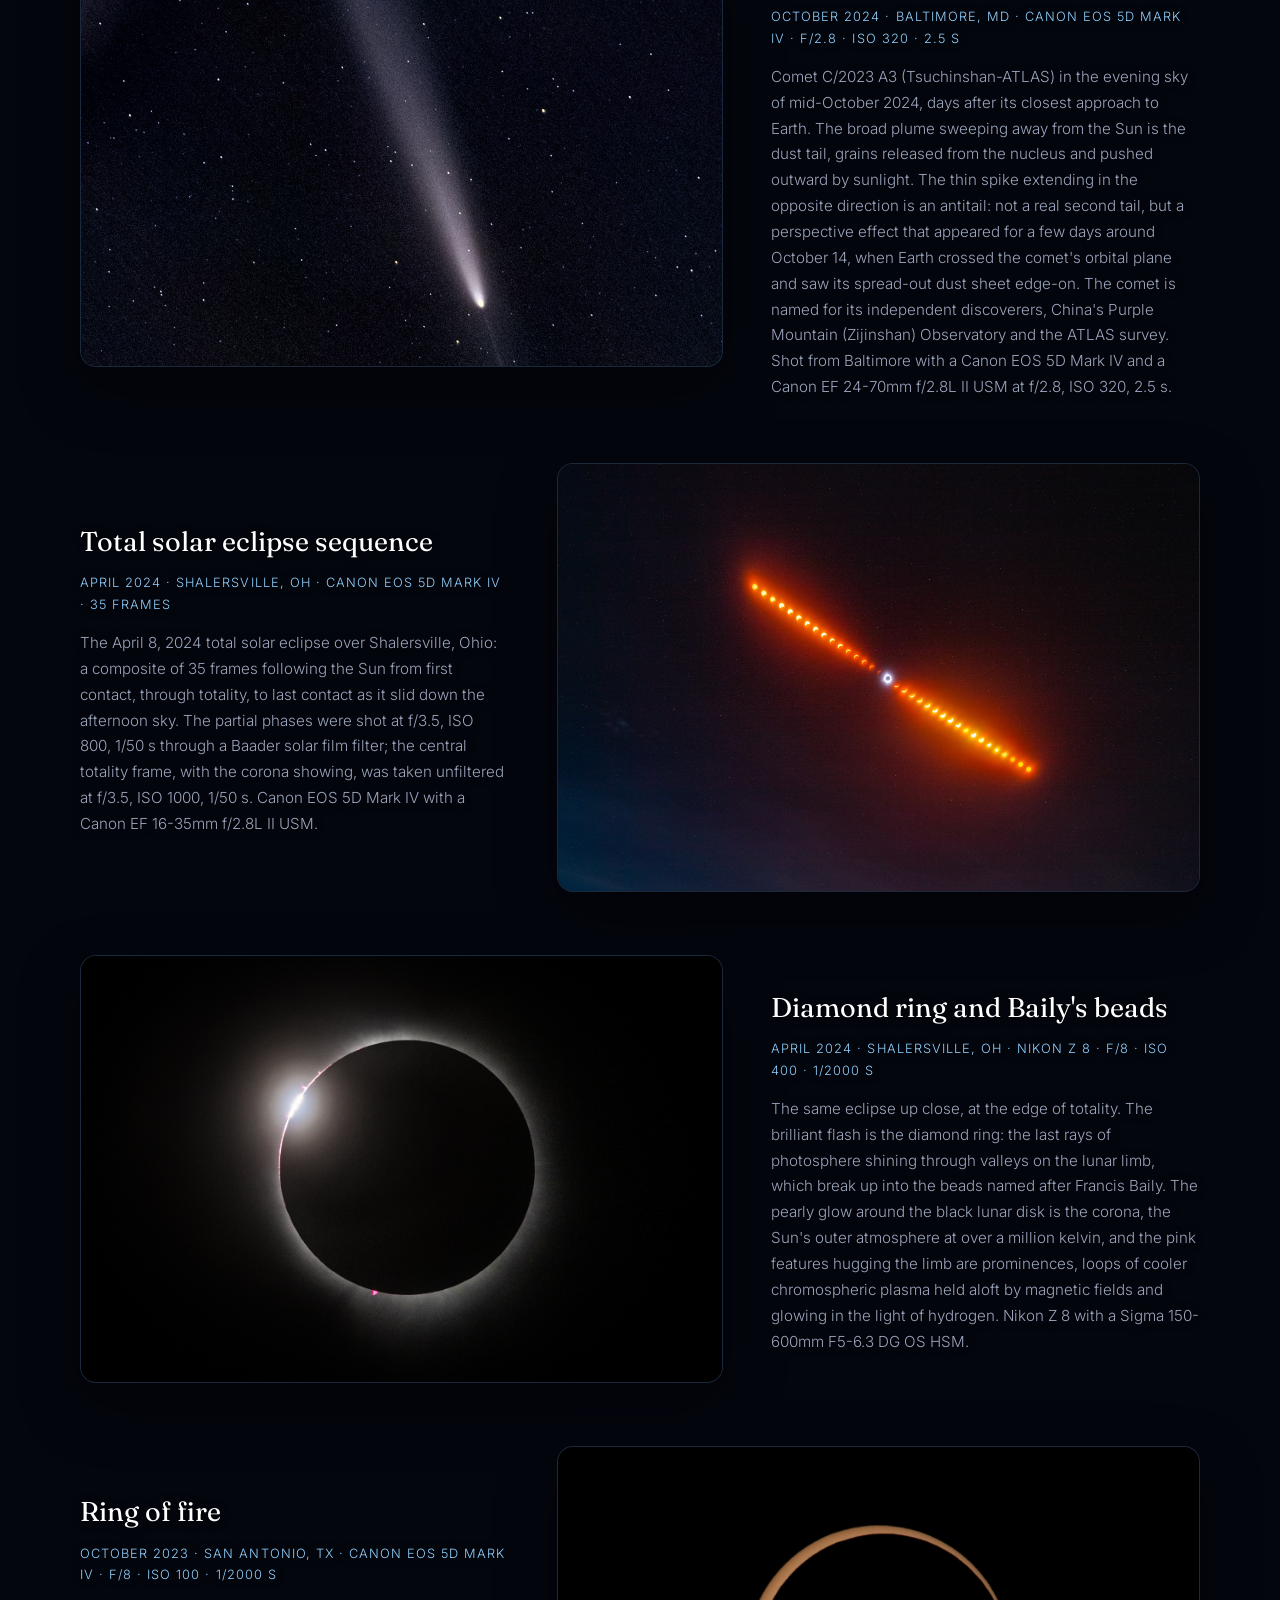
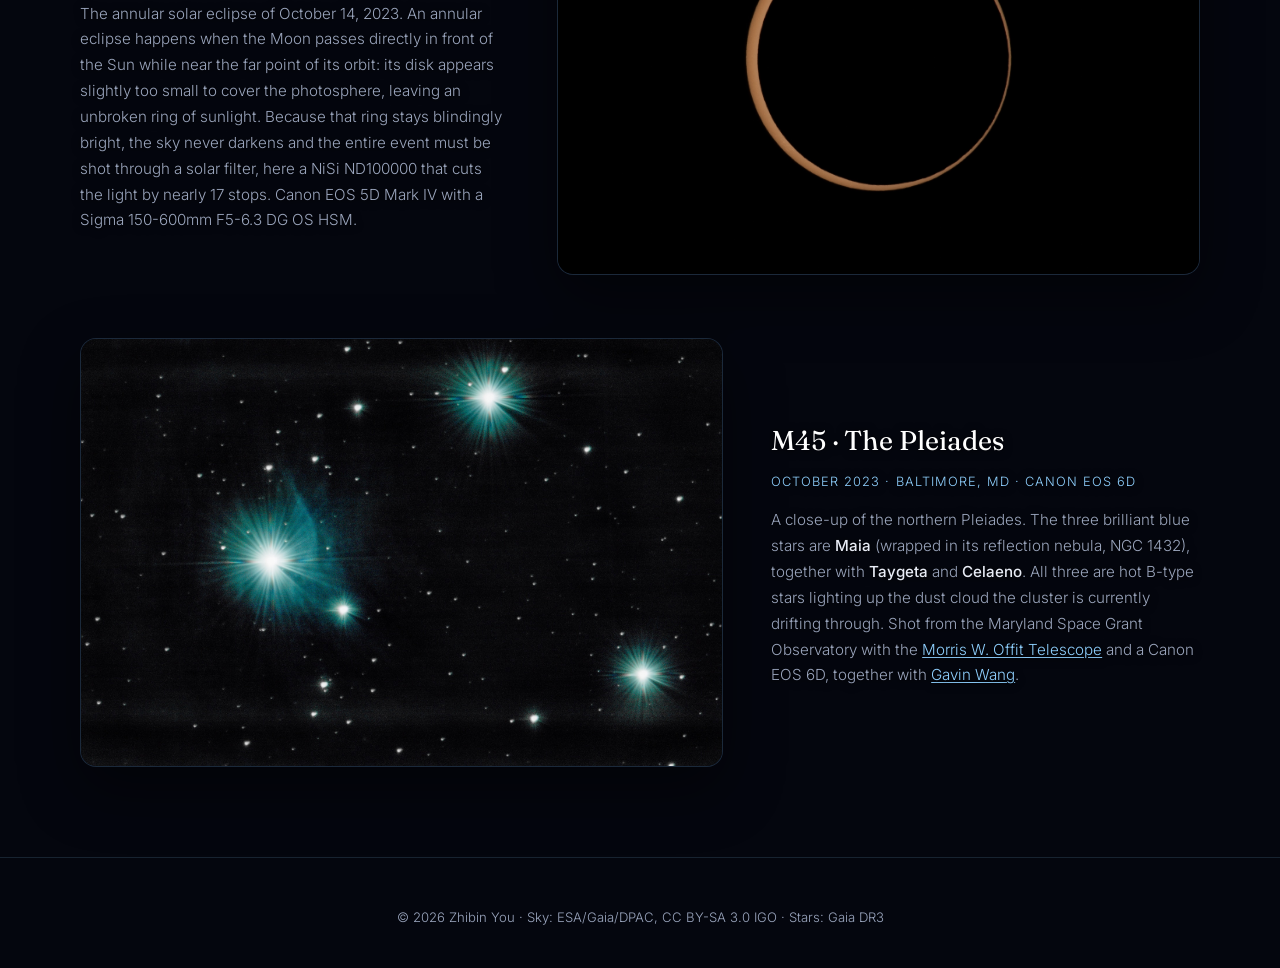
==== commit cfb2eca5: "add astrophoto gallery: M51, comet A3, eclipses; polish text styling" ====
--- a/astrophotography.html
+++ b/astrophotography.html
@@ -39,7 +39,6 @@
   <button id="lb-close">×</button>
   <div id="lb-frame">
     <img alt="">
-    <span class="photo-credit">© Zhibin You</span>
   </div>
   <p id="lb-caption"></p>
 </div>
--- a/style.css
+++ b/style.css
@@ -454,23 +454,6 @@
 .shot-ph span { font-family: "Fraunces", serif; font-size: 1.15rem; }
 .shot-ph em { font-size: 0.78rem; color: var(--ink-dim); font-style: normal; }
 
-.photo-credit {
-  position: absolute;
-  right: 0.9rem;
-  bottom: 0.7rem;
-  font-size: 0.68rem;
-  letter-spacing: 0.14em;
-  text-transform: uppercase;
-  color: rgba(255, 255, 255, 0.78);
-  text-shadow: 0 1px 4px rgba(0, 0, 0, 0.85);
-  pointer-events: none;
-}
-
-.photo-row.missing .photo-credit { display: none; }
-
-#lb-frame { position: relative; display: inline-block; }
-#lb-frame .photo-credit { right: 1.1rem; bottom: 1rem; }
-
 .photo-row.missing img { display: none; }
 .photo-row.missing .shot-ph { display: flex; }
 .photo-row.missing .photo-frame { border-style: dashed; border-color: rgba(143, 208, 255, 0.35); box-shadow: none; }
